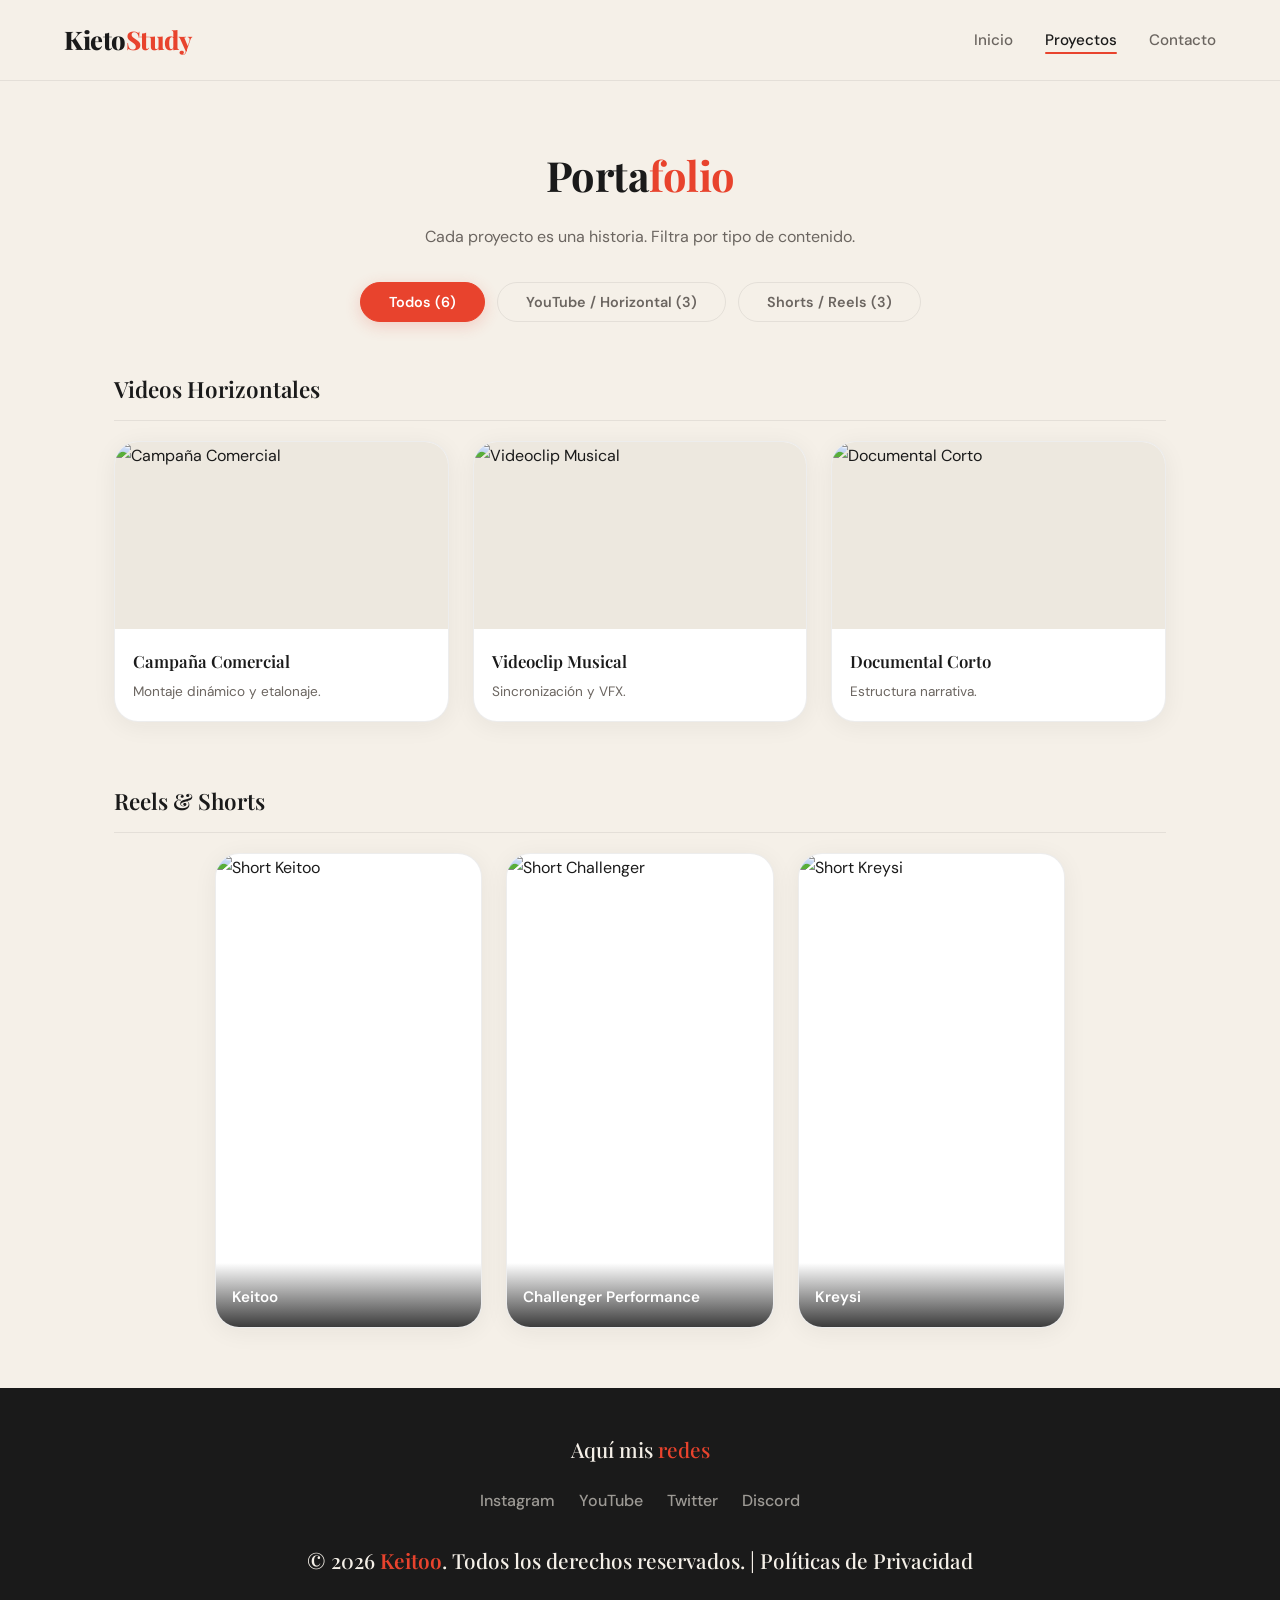
==== proyectos.html @ 66ad094b "1.5" ====
<!DOCTYPE html>
<html lang="es">
<head>
    <meta charset="UTF-8">
    <meta name="viewport" content="width=device-width, initial-scale=1.0">
    <meta name="description" content="Proyectos de edición de video por Keitoo. Videos horizontales, Shorts y Reels.">
    <title>Proyectos | Keitoo</title>
    <link rel="stylesheet" href="style.css">
</head>
<body>

    <header>
        <div class="nav-container">
            <div class="logo">Kieto<span>Study</span></div>
            <nav>
                <a href="index.html">Inicio</a>
                <a href="proyectos.html" class="active">Proyectos</a>
                <a href="contacto.html">Contacto</a>
            </nav>
        </div>
    </header>

    <main class="container">
        <h2 class="titulo-seccion">Porta<span>folio</span></h2>
        <p id="texto-filtro-descripcion">
            Cada proyecto es una historia. Filtra por tipo de contenido.
        </p>

        <div class="filtros-container">
            <button class="btn-filtro activo" onclick="filtrarProyectos('todos')">Todos <span>(6)</span></button>
            <button class="btn-filtro" onclick="filtrarProyectos('largo')">YouTube / Horizontal <span>(3)</span></button>
            <button class="btn-filtro" onclick="filtrarProyectos('corto')">Shorts / Reels <span>(3)</span></button>
        </div>

        <div id="seccion-largos" class="seccion-proyectos">
            <h3>Videos Horizontales</h3>
            <div class="portfolio-grid-small">
                
                <div class="video-card" data-video="9bZkp7q19f0" data-tipo="largo" onclick="abrirModal(this)">
                    <div class="video-thumbnail">
                        <img src="https://images.unsplash.com/photo-1492691527719-9d1e07e534b4?q=80&w=600&auto=format&fit=crop" alt="Campaña Comercial">
                        <div class="play-icon">▶️</div>
                    </div>
                    <div class="video-info">
                        <h3>Campaña Comercial</h3>
                        <p>Montaje dinámico y etalonaje.</p>
                    </div>
                </div>

                <div class="video-card" data-video="dQw4w9WgXcQ" data-tipo="largo" onclick="abrirModal(this)">
                    <div class="video-thumbnail">
                        <img src="https://images.unsplash.com/photo-1536240478700-b869070f9279?q=80&w=600&auto=format&fit=crop" alt="Videoclip Musical">
                        <div class="play-icon">▶️</div>
                    </div>
                    <div class="video-info">
                        <h3>Videoclip Musical</h3>
                        <p>Sincronización y VFX.</p>
                    </div>
                </div>

                <div class="video-card" data-video="SIkI-ACa-Qc" data-tipo="largo" onclick="abrirModal(this)">
                    <div class="video-thumbnail">
                        <img src="https://images.unsplash.com/photo-1611162617474-5b21e879e113?q=80&w=600&auto=format&fit=crop" alt="Documental Corto">
                        <div class="play-icon">▶️</div>
                    </div>
                    <div class="video-info">
                        <h3>Documental Corto</h3>
                        <p>Estructura narrativa.</p>
                    </div>
                </div>
            </div>
        </div>

        <div id="seccion-cortos" class="seccion-proyectos">
            <h3>Reels &amp; Shorts</h3>
            <div class="shorts-grid">
                
                <div class="short-card" data-video="G3e-cpL7ofc" data-tipo="corto" onclick="abrirModal(this)">
                    <img src="https://images.unsplash.com/photo-1611162616305-c69b3fa7fbe0?q=80&w=400&auto=format&fit=crop" alt="Short Keitoo">
                    <div class="play-icon">▶️</div>
                    <div class="nombre-short">
                        <span>Keitoo</span>
                    </div>
                </div>

                <div class="short-card" data-video="G3e-cpL7ofc" data-tipo="corto" onclick="abrirModal(this)">
                    <img src="https://images.unsplash.com/photo-1586899028174-e7098604235b?q=80&w=400&auto=format&fit=crop" alt="Short Challenger">
                    <div class="play-icon">▶️</div>
                    <div class="nombre-short">
                        <span>Challenger Performance</span>
                    </div>
                </div>

                <div class="short-card" data-video="G3e-cpL7ofc" data-tipo="corto" onclick="abrirModal(this)">
                    <img src="https://images.unsplash.com/photo-1616469829581-73993eb86b02?q=80&w=400&auto=format&fit=crop" alt="Short Kreysi">
                    <div class="play-icon">▶️</div>
                    <div class="nombre-short">
                        <span>Kreysi</span>
                    </div>
                </div>

            </div>
        </div>
    </main>

    <footer class="universal-footer">
        <div class="footer-content">
            <p>Aquí mis <span>redes</span></p>
            <div class="footer-socials">
                <a href="https://www.instagram.com/keitoo_tq/" target="_blank" title="Instagram">Instagram</a>
                <a href="https://www.youtube.com/@_Keitoo" target="_blank" title="YouTube">YouTube</a>
                <a href="https://x.com/keitoo__" target="_blank" title="Twitter">Twitter</a>
                <a href="https://discord.gg/qmnj5buH" target="_blank" title="Discord">Discord</a>
            </div>
            <p class="footer-copy">&copy; 2026 <span>Keitoo</span>. Todos los derechos reservados. | Políticas de Privacidad</p>
        </div>
    </footer>

    <!-- MODAL DE VIDEO -->
    <div class="modal-overlay" id="videoModal" onclick="cerrarModal(event)">
        <div class="modal-content" id="modalContent">
            <button class="cerrar-modal" onclick="cerrarModal(event)">&times;</button>
            <iframe id="iframeVideo" src="" allow="autoplay; fullscreen" allowfullscreen></iframe>
        </div>
    </div>

    <script>
        // Abrir video en modal flotante
        function abrirModal(elemento) {
            const modal = document.getElementById('videoModal');
            const iframe = document.getElementById('iframeVideo');
            const modalContent = document.getElementById('modalContent');
            
            const videoId = elemento.getAttribute('data-video');
            const tipo = elemento.getAttribute('data-tipo');

            if(tipo === 'corto') {
                modalContent.classList.add('formato-vertical');
            } else {
                modalContent.classList.remove('formato-vertical');
            }

            iframe.src = "https://www.youtube.com/embed/" + videoId + "?autoplay=1&rel=0";
            modal.classList.add('activo');
            document.body.style.overflow = 'hidden';
        }

        // Cerrar modal
        function cerrarModal(event) {
            if(event.target.id === 'videoModal' || event.target.className === 'cerrar-modal') {
                const modal = document.getElementById('videoModal');
                const iframe = document.getElementById('iframeVideo');
                
                modal.classList.remove('activo');
                setTimeout(() => {
                    iframe.src = "";
                    document.body.style.overflow = 'auto';
                }, 300);
            }
        }

        // Filtros de categoría
        function filtrarProyectos(categoria) {
            const botones = document.querySelectorAll('.btn-filtro');
            const secLargos = document.getElementById('seccion-largos');
            const secCortos = document.getElementById('seccion-cortos');

            botones.forEach(btn => btn.classList.remove('activo'));
            event.target.classList.add('activo');

            if(categoria === 'todos') {
                secLargos.style.display = 'block';
                secCortos.style.display = 'block';
            } else if(categoria === 'largo') {
                secLargos.style.display = 'block';
                secCortos.style.display = 'none';
            } else if(categoria === 'corto') {
                secLargos.style.display = 'none';
                secCortos.style.display = 'block';
            }
        }
    </script>
</body>
</html>
---- style.css ----
/* ==============================================
   VARIABLES GLOBALES - PALETA CREMA PREMIUM
   ============================================== */
@import url('https://fonts.googleapis.com/css2?family=Playfair+Display:ital,wght@0,400;0,600;0,700;0,800;0,900;1,400&family=DM+Sans:ital,wght@0,300;0,400;0,500;0,600;0,700&display=swap');

:root {
    --fondo-principal: #F5F0E8;
    --fondo-tarjeta: #FFFFFF;
    --fondo-tarjeta-alt: #EDE8DF;
    --texto-principal: #1A1A1A;
    --texto-secundario: #6B6560;
    --acento-rojo: #E8432D;
    --acento-dorado: #C9A84C;
    --acento-rojo-suave: rgba(232, 67, 45, 0.08);
    --acento-dorado-suave: rgba(201, 168, 76, 0.10);
    --borde-sutil: rgba(26, 26, 26, 0.08);
    --sombra-suave: 0 4px 24px rgba(26, 26, 26, 0.06);
    --sombra-elevada: 0 12px 40px rgba(26, 26, 26, 0.10);
    --radio-grande: 24px;
    --radio-medio: 16px;
    --radio-boton: 50px;
    --transicion: all 0.35s cubic-bezier(0.25, 0.8, 0.25, 1);
    --fuente-display: 'Playfair Display', Georgia, serif;
    --fuente-cuerpo: 'DM Sans', 'Segoe UI', sans-serif;
}

/* ==============================================
   RESET Y BASE
   ============================================== */
* {
    margin: 0;
    padding: 0;
    box-sizing: border-box;
}

html {
    scroll-behavior: smooth;
}

body {
    background-color: var(--fondo-principal);
    color: var(--texto-principal);
    font-family: var(--fuente-cuerpo);
    line-height: 1.7;
    padding-top: 80px;
    overflow-x: hidden;
    -webkit-font-smoothing: antialiased;
}

img {
    max-width: 100%;
    display: block;
}

a {
    text-decoration: none;
    color: inherit;
}

/* ==============================================
   NAVEGACIÓN - MENÚ SUPERIOR
   ============================================== */
header {
    background-color: rgba(245, 240, 232, 0.85);
    backdrop-filter: blur(20px);
    -webkit-backdrop-filter: blur(20px);
    border-bottom: 1px solid var(--borde-sutil);
    position: fixed;
    top: 0;
    width: 100%;
    z-index: 1000;
}

.nav-container {
    max-width: 1200px;
    margin: 0 auto;
    display: flex;
    justify-content: space-between;
    align-items: center;
    padding: 18px 24px;
}

.logo {
    font-family: var(--fuente-display);
    font-size: 1.6rem;
    font-weight: 800;
    color: var(--texto-principal);
    letter-spacing: -0.5px;
}

.logo span {
    color: var(--acento-rojo);
}

nav a {
    color: var(--texto-secundario);
    text-decoration: none;
    margin-left: 28px;
    font-weight: 500;
    font-size: 0.95rem;
    transition: var(--transicion);
    position: relative;
}

nav a::after {
    content: '';
    position: absolute;
    bottom: -4px;
    left: 0;
    width: 0;
    height: 2px;
    background: var(--acento-rojo);
    border-radius: 2px;
    transition: width 0.3s ease;
}

nav a:hover::after,
nav a.active::after {
    width: 100%;
}

nav a:hover,
nav a.active {
    color: var(--texto-principal);
}

/* ==============================================
   BOTÓN PRINCIPAL
   ============================================== */
.btn-glow {
    display: inline-block;
    padding: 14px 36px;
    background: var(--acento-rojo);
    color: #FFFFFF;
    border: 2px solid var(--acento-rojo);
    border-radius: var(--radio-boton);
    font-family: var(--fuente-cuerpo);
    font-weight: 600;
    font-size: 0.95rem;
    text-decoration: none;
    text-transform: none;
    letter-spacing: 0.3px;
    box-shadow: 0 4px 16px rgba(232, 67, 45, 0.20);
    transition: var(--transicion);
    cursor: pointer;
}

.btn-glow:hover {
    background: #D13A25;
    border-color: #D13A25;
    color: #FFFFFF;
    transform: translateY(-2px);
    box-shadow: 0 8px 28px rgba(232, 67, 45, 0.30);
}

/* ==============================================
   CONTENEDOR GENERAL
   ============================================== */
.container {
    max-width: 1100px;
    margin: 60px auto;
    padding: 0 24px;
}

/* ==============================================
   TÍTULOS DE SECCIÓN
   ============================================== */
.titulo-seccion {
    font-family: var(--fuente-display);
    font-size: 2.6rem;
    font-weight: 700;
    text-transform: none;
    margin-bottom: 40px;
    text-align: center;
    color: var(--texto-principal);
    letter-spacing: -0.5px;
}

.titulo-seccion span {
    color: var(--acento-rojo);
}

/* ==============================================
   HERO - SECCIÓN PRINCIPAL (INDEX)
   ============================================== */
.seccion-hero {
    position: relative;
    min-height: auto;
    padding: 80px 24px 60px;
    display: flex;
    flex-direction: column;
    align-items: center;
    text-align: center;
    overflow: hidden;
}

.hero-fondo-decorativo {
    position: absolute;
    top: -120px;
    right: -200px;
    width: 600px;
    height: 600px;
    background: radial-gradient(circle, rgba(232, 67, 45, 0.06) 0%, transparent 70%);
    border-radius: 50%;
    pointer-events: none;
    z-index: 0;
}

.hero-titulo-grande {
    font-family: var(--fuente-display);
    font-size: 5rem;
    font-weight: 900;
    line-height: 1.05;
    color: var(--texto-principal);
    margin-bottom: 8px;
    position: relative;
    z-index: 1;
}

.hero-titulo-grande .acento-rojo {
    color: var(--acento-rojo);
}

.hero-subtitulo-editorial {
    font-family: var(--fuente-display);
    font-size: 1.6rem;
    font-weight: 400;
    font-style: italic;
    color: var(--texto-secundario);
    margin-bottom: 40px;
    position: relative;
    z-index: 1;
}

/* ==============================================
   SOBRE MÍ COMPACTO (DENTRO DEL HERO - INDEX)
   ============================================== */
.bloque-presentacion {
    display: flex;
    gap: 48px;
    align-items: flex-start;
    max-width: 960px;
    width: 100%;
    margin: 0 auto 50px;
    text-align: left;
    position: relative;
    z-index: 1;
}

.presentacion-texto {
    flex: 1;
}

.presentacion-saludo {
    font-family: var(--fuente-display);
    font-size: 1.8rem;
    font-weight: 700;
    color: var(--texto-principal);
    margin-bottom: 12px;
}

.presentacion-descripcion {
    font-size: 1.05rem;
    color: var(--texto-secundario);
    line-height: 1.8;
    margin-bottom: 32px;
}

/* ==============================================
   SISTEMA DE SKILLS (BARRAS DE HABILIDADES)
   ============================================== */
.habilidades-contenedor {
    display: flex;
    flex-direction: column;
    gap: 20px;
    max-width: 480px;
}

.habilidad-item {
    display: flex;
    align-items: center;
    gap: 16px;
}

.habilidad-icono {
    width: 48px;
    height: 48px;
    border-radius: var(--radio-medio);
    display: flex;
    align-items: center;
    justify-content: center;
    font-family: var(--fuente-display);
    font-size: 1.1rem;
    font-weight: 800;
    flex-shrink: 0;
    color: #FFFFFF;
}

.habilidad-icono.icono-pr {
    background: linear-gradient(135deg, #00005B, #9999FF);
}

.habilidad-icono.icono-ae {
    background: linear-gradient(135deg, #00005B, #9999FF);
}

.habilidad-icono.icono-ps {
    background: linear-gradient(135deg, #001E36, #31A8FF);
}

.habilidad-info {
    flex: 1;
}

.habilidad-nombre-fila {
    display: flex;
    justify-content: space-between;
    margin-bottom: 6px;
}

.habilidad-nombre {
    font-weight: 600;
    font-size: 0.9rem;
    color: var(--texto-principal);
}

.habilidad-porcentaje {
    font-weight: 700;
    font-size: 0.85rem;
    color: var(--acento-rojo);
}

.habilidad-barra-fondo {
    width: 100%;
    height: 6px;
    background: var(--fondo-tarjeta-alt);
    border-radius: 10px;
    overflow: hidden;
}

.habilidad-barra-progreso {
    height: 100%;
    border-radius: 10px;
    width: 0;
    transition: width 1.5s cubic-bezier(0.1, 1, 0.1, 1);
}

.habilidad-barra-progreso.barra-pr {
    background: linear-gradient(90deg, #E8432D, #C9A84C);
}

.habilidad-barra-progreso.barra-ae {
    background: linear-gradient(90deg, #C9A84C, #E8432D);
}

.habilidad-barra-progreso.barra-ps {
    background: linear-gradient(90deg, #31A8FF, #001E36);
}

/* ==============================================
   VIDEO DE PRESENTACIÓN EMBEBIDO
   ============================================== */
.video-presentacion {
    margin-top: 16px;
    width: 100%;
    max-width: 800px;
    aspect-ratio: 16/9;
    border-radius: var(--radio-grande);
    overflow: hidden;
    box-shadow: var(--sombra-elevada);
    border: 1px solid var(--borde-sutil);
    z-index: 1;
    position: relative;
    transition: var(--transicion);
}

.video-presentacion:hover {
    box-shadow: 0 16px 48px rgba(26, 26, 26, 0.14);
    transform: translateY(-4px);
}

.video-presentacion iframe {
    width: 100%;
    height: 100%;
    border: none;
}

/* ==============================================
   CARRUSEL DE TESTIMONIOS (CLIENTES)
   ============================================== */
.carousel-wrapper {
    width: 100vw;
    position: relative;
    left: 50%;
    right: 50%;
    margin-left: -50vw;
    margin-right: -50vw;
    overflow: hidden;
    background-color: var(--fondo-tarjeta);
    padding: 48px 0;
    border-top: 1px solid var(--borde-sutil);
    border-bottom: 1px solid var(--borde-sutil);
    margin-bottom: 60px;
}

.carousel-track {
    display: flex;
    gap: 28px;
    width: max-content;
    animation: desplazarCarrusel 32s linear infinite;
}

.testimonio-card {
    width: 320px;
    background-color: var(--fondo-principal);
    border: 1px solid var(--borde-sutil);
    border-radius: var(--radio-grande);
    padding: 28px;
    display: flex;
    flex-direction: column;
    gap: 16px;
    transition: var(--transicion);
}

.testimonio-card:hover {
    box-shadow: var(--sombra-suave);
    transform: translateY(-2px);
}

.perfil-testimonio {
    display: flex;
    align-items: center;
    gap: 14px;
}

.perfil-testimonio img {
    width: 48px;
    height: 48px;
    border-radius: 50%;
    object-fit: cover;
    border: 2px solid var(--acento-dorado);
}

.perfil-info h4 {
    font-size: 0.95rem;
    color: var(--texto-principal);
    font-weight: 600;
}

.perfil-info span {
    font-size: 0.8rem;
    color: var(--acento-rojo);
    font-weight: 500;
}

.comentario {
    font-size: 0.9rem;
    color: var(--texto-secundario);
    font-style: italic;
    line-height: 1.6;
}

@keyframes desplazarCarrusel {
    0% { transform: translateX(0); }
    100% { transform: translateX(calc(-350px * 5)); }
}

/* ==============================================
   SECCIÓN DE PROGRAMAS (INDEX)
   ============================================== */
.clientes-section {
    margin-top: 60px;
    margin-bottom: 80px;
}

.clientes-grid {
    display: flex;
    justify-content: center;
    gap: 20px;
    flex-wrap: wrap;
}

.cliente-item {
    display: flex;
    align-items: center;
    justify-content: center;
    gap: 12px;
    width: 220px;
    height: 80px;
    background-color: var(--fondo-tarjeta);
    border-radius: var(--radio-grande);
    border: 1px solid var(--borde-sutil);
    text-decoration: none;
    color: var(--texto-secundario);
    font-weight: 600;
    font-size: 1rem;
    transition: var(--transicion);
    box-shadow: var(--sombra-suave);
}

.cliente-item:hover {
    border-color: var(--acento-dorado);
    color: var(--texto-principal);
    box-shadow: var(--sombra-elevada);
    transform: translateY(-3px);
}

.cliente-nombre {
    font-weight: 600;
    color: var(--texto-secundario);
}

.cliente-item:hover .cliente-nombre {
    color: var(--texto-principal);
}

/* ==============================================
   PROYECTOS - FILTROS
   ============================================== */
.filtros-container {
    display: flex;
    justify-content: center;
    gap: 12px;
    margin-bottom: 48px;
    flex-wrap: wrap;
}

.btn-filtro {
    background: transparent;
    color: var(--texto-secundario);
    border: 1px solid var(--borde-sutil);
    padding: 10px 28px;
    border-radius: var(--radio-boton);
    font-family: var(--fuente-cuerpo);
    font-size: 0.9rem;
    font-weight: 600;
    cursor: pointer;
    transition: var(--transicion);
}

.btn-filtro:hover,
.btn-filtro.activo {
    background: var(--acento-rojo);
    color: #FFFFFF;
    border-color: var(--acento-rojo);
    box-shadow: 0 4px 16px rgba(232, 67, 45, 0.20);
}

/* ==============================================
   PROYECTOS - VIDEOS HORIZONTALES
   ============================================== */
.seccion-proyectos h3 {
    color: var(--texto-principal);
    margin-bottom: 20px;
    font-family: var(--fuente-display);
    font-size: 1.4rem;
    border-bottom: 1px solid var(--borde-sutil);
    padding-bottom: 12px;
    font-weight: 600;
}

.portfolio-grid-small {
    display: grid;
    grid-template-columns: repeat(auto-fit, minmax(260px, 1fr));
    gap: 24px;
    margin-bottom: 60px;
}

.video-card {
    background-color: var(--fondo-tarjeta);
    border-radius: var(--radio-grande);
    border: 1px solid var(--borde-sutil);
    overflow: hidden;
    transition: var(--transicion);
    box-shadow: var(--sombra-suave);
}

.video-card:hover {
    transform: translateY(-4px);
    border-color: var(--acento-dorado);
    box-shadow: var(--sombra-elevada);
}

.video-thumbnail {
    width: 100%;
    aspect-ratio: 16/9;
    background-color: var(--fondo-tarjeta-alt);
    overflow: hidden;
    position: relative;
}

.video-thumbnail img {
    width: 100%;
    height: 100%;
    object-fit: cover;
    transition: var(--transicion);
}

.video-info {
    padding: 18px;
}

.video-info h3 {
    font-family: var(--fuente-display);
    font-size: 1.05rem;
    margin-bottom: 4px;
    font-weight: 600;
    color: var(--texto-principal);
    border: none;
    padding-bottom: 0;
}

.video-info p {
    font-size: 0.85rem;
    color: var(--texto-secundario);
}

/* ==============================================
   PROYECTOS - VIDEOS VERTICALES (SHORTS/REELS)
   ============================================== */
.shorts-grid {
    display: grid;
    grid-template-columns: repeat(3, 1fr);
    gap: 24px;
    max-width: 850px;
    margin: 0 auto;
}

.short-card {
    width: 100%;
    aspect-ratio: 9/16;
    background-color: var(--fondo-tarjeta);
    border-radius: var(--radio-grande);
    overflow: hidden;
    position: relative;
    box-shadow: var(--sombra-suave);
    border: 1px solid var(--borde-sutil);
    transition: var(--transicion);
}

.short-card img {
    width: 100%;
    height: 100%;
    object-fit: cover;
    transition: var(--transicion);
}

.short-card:hover {
    transform: translateY(-4px);
    box-shadow: var(--sombra-elevada);
    border-color: var(--acento-dorado);
}

.short-card:hover img {
    transform: scale(1.04);
    filter: brightness(0.8);
}

/* Nombre del creador en shorts */
.nombre-short {
    position: absolute;
    bottom: 0;
    left: 0;
    right: 0;
    padding: 20px 16px 16px;
    background: linear-gradient(to top, rgba(26, 26, 26, 0.85), transparent);
    z-index: 5;
}

.nombre-short span {
    color: #FFFFFF;
    font-weight: 600;
    font-size: 0.95rem;
}

@media (max-width: 768px) {
    .shorts-grid {
        grid-template-columns: repeat(2, 1fr);
        max-width: 500px;
    }
}

@media (max-width: 480px) {
    .shorts-grid {
        grid-template-columns: 1fr;
        max-width: 280px;
    }
}

/* ==============================================
   ÍCONO PLAY Y OVERLAY
   ============================================== */
.video-card,
.short-card {
    cursor: pointer;
    position: relative;
}

.play-icon {
    position: absolute;
    top: 50%;
    left: 50%;
    transform: translate(-50%, -50%) scale(0.8);
    font-size: 3rem;
    color: rgba(255, 255, 255, 0.9);
    opacity: 0;
    transition: var(--transicion);
    pointer-events: none;
    z-index: 10;
    text-shadow: 0 2px 12px rgba(0,0,0,0.4);
}

.video-thumbnail::after,
.short-card::after {
    content: '';
    position: absolute;
    top: 0;
    left: 0;
    width: 100%;
    height: 100%;
    background: rgba(26, 26, 26, 0.35);
    opacity: 0;
    transition: var(--transicion);
    border-radius: inherit;
}

.video-card:hover .video-thumbnail::after,
.short-card:hover::after {
    opacity: 1;
}

.video-card:hover .play-icon,
.short-card:hover .play-icon {
    opacity: 1;
    transform: translate(-50%, -50%) scale(1);
    color: #FFFFFF;
}

/* ==============================================
   MODAL DE VIDEO FLOTANTE
   ============================================== */
.modal-overlay {
    position: fixed;
    top: 0;
    left: 0;
    width: 100%;
    height: 100%;
    background: rgba(26, 26, 26, 0.85);
    backdrop-filter: blur(16px);
    -webkit-backdrop-filter: blur(16px);
    z-index: 2000;
    display: flex;
    justify-content: center;
    align-items: center;
    opacity: 0;
    visibility: hidden;
    transition: all 0.4s ease;
}

.modal-overlay.activo {
    opacity: 1;
    visibility: visible;
}

.modal-content {
    position: relative;
    width: 90%;
    max-width: 900px;
    aspect-ratio: 16/9;
    background: #1A1A1A;
    border-radius: var(--radio-grande);
    box-shadow: 0 20px 60px rgba(0, 0, 0, 0.5);
    transform: scale(0.95) translateY(20px);
    transition: all 0.4s ease;
}

.modal-overlay.activo .modal-content {
    transform: scale(1) translateY(0);
}

.modal-content.formato-vertical {
    max-width: 400px;
    aspect-ratio: 9/16;
}

.modal-content iframe {
    width: 100%;
    height: 100%;
    border: none;
    border-radius: var(--radio-grande);
}

.cerrar-modal {
    position: absolute;
    top: -48px;
    right: 0;
    color: #FFFFFF;
    font-size: 2.5rem;
    line-height: 1;
    cursor: pointer;
    transition: var(--transicion);
    background: transparent;
    border: none;
}

.cerrar-modal:hover {
    color: var(--acento-rojo);
    transform: scale(1.15);
}

/* ==============================================
   CONTACTO
   ============================================== */
.contacto-wrapper {
    display: grid;
    grid-template-columns: 1fr 1fr;
    gap: 40px;
    background-color: var(--fondo-tarjeta);
    border-radius: var(--radio-grande);
    border: 1px solid var(--borde-sutil);
    padding: 44px;
    box-shadow: var(--sombra-elevada);
}

.contacto-info h3 {
    margin-bottom: 20px;
    color: var(--acento-rojo);
    font-family: var(--fuente-display);
    font-weight: 600;
}

.contacto-info p {
    margin-bottom: 30px;
    color: var(--texto-secundario);
}

.redes-lista {
    display: flex;
    flex-direction: column;
    gap: 16px;
}

.red-item {
    display: flex;
    align-items: center;
    gap: 16px;
    padding: 14px;
    background-color: var(--fondo-principal);
    border-radius: var(--radio-medio);
    border: 1px solid var(--borde-sutil);
    transition: var(--transicion);
    text-decoration: none;
}

.red-item:hover {
    border-color: var(--acento-dorado);
    background-color: var(--acento-dorado-suave);
    transform: translateX(4px);
}

.red-icon {
    font-size: 1.5rem;
}

.red-texto {
    display: flex;
    flex-direction: column;
}

.red-texto strong {
    color: var(--texto-principal);
    font-size: 0.95rem;
}

.red-texto span {
    color: var(--texto-secundario);
    font-size: 0.8rem;
}

.form-group {
    margin-bottom: 18px;
}

.form-control {
    width: 100%;
    padding: 14px 18px;
    background-color: var(--fondo-principal);
    border: 1px solid var(--borde-sutil);
    border-radius: var(--radio-medio);
    color: var(--texto-principal);
    font-family: var(--fuente-cuerpo);
    font-size: 0.95rem;
    transition: var(--transicion);
}

.form-control:focus {
    outline: none;
    border-color: var(--acento-rojo);
    box-shadow: 0 0 0 3px rgba(232, 67, 45, 0.08);
}

.form-control::placeholder {
    color: var(--texto-secundario);
    opacity: 0.7;
}

/* ==============================================
   PIE DE PÁGINA (FOOTER)
   ============================================== */
.universal-footer {
    background-color: var(--texto-principal);
    padding: 44px 24px 24px;
    text-align: center;
    border-top: none;
    margin-top: auto;
}

.footer-content {
    display: flex;
    flex-direction: column;
    align-items: center;
    gap: 20px;
}

.footer-content > p {
    font-size: 1.3rem;
    font-weight: 500;
    color: #F5F0E8;
    font-family: var(--fuente-display);
}

.footer-content > p span {
    color: var(--acento-rojo);
}

.footer-socials {
    display: flex;
    gap: 24px;
}

.footer-socials a {
    color: rgba(245, 240, 232, 0.6);
    font-size: 1rem;
    text-decoration: none;
    font-weight: 500;
    transition: var(--transicion);
}

.footer-socials a:hover {
    color: var(--acento-dorado);
    transform: translateY(-2px);
}

.footer-copy {
    color: rgba(245, 240, 232, 0.4);
    font-size: 0.85rem;
    margin-top: 8px;
}

.footer-copy span {
    color: var(--acento-rojo);
    font-weight: 600;
}

/* ==============================================
   SOBRE MÍ - VIDEO DE FONDO
   ============================================== */
.sobremi-bg-video {
    position: fixed;
    top: 0;
    left: 0;
    width: 100%;
    height: 100%;
    object-fit: cover;
    z-index: -2;
    opacity: 0.15;
    filter: brightness(1.2) saturate(0.3);
}

.sobremi-overlay {
    position: fixed;
    top: 0;
    left: 0;
    width: 100%;
    height: 100%;
    background: radial-gradient(circle at center, rgba(245, 240, 232, 0.75) 0%, rgba(245, 240, 232, 0.95) 100%);
    z-index: -1;
}

/* ==============================================
   SOBRE MÍ - STATS / CONTADORES
   ============================================== */
.stats-grid {
    display: grid;
    grid-template-columns: repeat(auto-fit, minmax(200px, 1fr));
    gap: 20px;
    margin: 40px 0 60px;
}

.stat-item {
    background: var(--fondo-tarjeta);
    border: 1px solid var(--borde-sutil);
    border-radius: var(--radio-grande);
    padding: 32px 20px;
    text-align: center;
    transition: var(--transicion);
    box-shadow: var(--sombra-suave);
}

.stat-item:hover {
    border-color: var(--acento-dorado);
    box-shadow: var(--sombra-elevada);
    transform: translateY(-3px);
}

.stat-numero {
    font-family: var(--fuente-display);
    font-size: 2.8rem;
    font-weight: 800;
    color: var(--texto-principal);
    margin-bottom: 4px;
}

.stat-label {
    color: var(--texto-secundario);
    font-size: 0.9rem;
    text-transform: uppercase;
    letter-spacing: 1px;
    font-weight: 500;
}

/* ==============================================
   SOBRE MÍ - SKILLS (BARRAS)
   ============================================== */
.skill-bar-container {
    margin-bottom: 20px;
}

.skill-bar-info {
    display: flex;
    justify-content: space-between;
    color: var(--texto-principal);
    font-size: 0.9rem;
    margin-bottom: 8px;
    font-weight: 500;
}

.skill-bar-bg {
    width: 100%;
    height: 6px;
    background: var(--fondo-tarjeta-alt);
    border-radius: 10px;
    overflow: hidden;
    border: none;
}

.skill-bar-progress {
    height: 100%;
    background: linear-gradient(90deg, var(--acento-rojo), var(--acento-dorado));
    border-radius: 10px;
    width: 0;
    transition: width 1.5s cubic-bezier(0.1, 1, 0.1, 1);
}

/* ==============================================
   SOBRE MÍ - BADGE DE ESTADO
   ============================================== */
.status-badge {
    display: inline-flex;
    align-items: center;
    gap: 10px;
    background: var(--acento-rojo-suave);
    border: 1px solid var(--acento-rojo);
    padding: 6px 18px;
    border-radius: var(--radio-boton);
    color: var(--acento-rojo);
    font-size: 0.8rem;
    font-weight: 700;
    text-transform: uppercase;
    letter-spacing: 1px;
    margin-bottom: 20px;
}

.pulse-dot {
    width: 8px;
    height: 8px;
    background-color: var(--acento-rojo);
    border-radius: 50%;
    animation: pulsoActivo 1.6s infinite;
}

@keyframes pulsoActivo {
    0% { transform: scale(0.95); box-shadow: 0 0 0 0 rgba(232, 67, 45, 0.6); }
    70% { transform: scale(1); box-shadow: 0 0 0 8px rgba(232, 67, 45, 0); }
    100% { transform: scale(0.95); box-shadow: 0 0 0 0 rgba(232, 67, 45, 0); }
}

/* ==============================================
   SOBRE MÍ - WORKFLOW / TIMELINE
   ============================================== */
.workflow-timeline {
    display: flex;
    flex-direction: column;
    gap: 24px;
    margin-top: 40px;
}

.workflow-step {
    background: var(--fondo-tarjeta);
    border-left: 3px solid var(--acento-rojo);
    padding: 24px 28px;
    border-radius: 0 var(--radio-medio) var(--radio-medio) 0;
    box-shadow: var(--sombra-suave);
}

.step-num {
    color: var(--acento-rojo);
    font-weight: 700;
    font-size: 0.8rem;
    text-transform: uppercase;
    letter-spacing: 2px;
}

.workflow-step h4 {
    color: var(--texto-principal);
    font-family: var(--fuente-display);
    font-size: 1.2rem;
    margin: 8px 0 10px;
}

.software-flex {
    display: flex;
    gap: 10px;
    flex-wrap: wrap;
    margin-top: 12px;
}

.soft-badge {
    background: var(--fondo-tarjeta-alt);
    border: 1px solid var(--borde-sutil);
    padding: 6px 16px;
    border-radius: var(--radio-boton);
    color: var(--texto-principal);
    font-size: 0.85rem;
    font-weight: 500;
}

/* ==============================================
   SOBRE MÍ - GARANTÍAS
   ============================================== */
.garantias-grid {
    display: grid;
    grid-template-columns: repeat(auto-fit, minmax(250px, 1fr));
    gap: 20px;
    margin-top: 40px;
}

.garantia-card {
    background: var(--fondo-tarjeta);
    border: 1px solid var(--borde-sutil);
    padding: 28px;
    border-radius: var(--radio-grande);
    transition: var(--transicion);
    box-shadow: var(--sombra-suave);
}

.garantia-card:hover {
    border-color: var(--acento-dorado);
    transform: translateY(-3px);
    box-shadow: var(--sombra-elevada);
}

.garantia-card h4 {
    color: var(--texto-principal);
    font-family: var(--fuente-display);
    margin-bottom: 10px;
    font-size: 1.1rem;
}

.garantia-card p {
    color: var(--texto-secundario);
    font-size: 0.9rem;
    line-height: 1.6;
}

.garantia-icon {
    font-size: 2rem;
    margin-bottom: 14px;
}

/* ==============================================
   SOBRE MÍ - FAQ ACORDEÓN
   ============================================== */
.faq-section {
    margin-top: 80px;
}

.faq-item {
    background: var(--fondo-tarjeta);
    border: 1px solid var(--borde-sutil);
    border-radius: var(--radio-medio);
    margin-bottom: 12px;
    overflow: hidden;
    transition: var(--transicion);
}

.faq-question {
    width: 100%;
    background: transparent;
    border: none;
    outline: none;
    color: var(--texto-principal);
    padding: 20px 24px;
    text-align: left;
    font-family: var(--fuente-cuerpo);
    font-size: 1rem;
    font-weight: 600;
    cursor: pointer;
    display: flex;
    justify-content: space-between;
    align-items: center;
}

.faq-answer {
    max-height: 0;
    overflow: hidden;
    transition: max-height 0.3s ease-out, padding 0.3s ease-out;
    color: var(--texto-secundario);
    font-size: 0.9rem;
    line-height: 1.7;
    padding: 0 24px;
}

.faq-item.abierto {
    border-color: var(--acento-rojo);
    background: var(--acento-rojo-suave);
}

.faq-item.abierto .faq-answer {
    padding-bottom: 20px;
}

.faq-toggle-icon {
    font-size: 1.2rem;
    color: var(--acento-rojo);
    transition: transform 0.3s ease;
}

.faq-item.abierto .faq-toggle-icon {
    transform: rotate(45deg);
}

/* ==============================================
   SOBRE MÍ - CARRUSEL DE CREADORES
   ============================================== */
.creators-carousel-wrapper {
    width: 100%;
    overflow: hidden;
    padding: 20px 0;
    margin-top: 20px;
    margin-bottom: 60px;
    position: relative;
    mask-image: linear-gradient(to right, transparent, black 10%, black 90%, transparent);
    -webkit-mask-image: linear-gradient(to right, transparent, black 10%, black 90%, transparent);
}

.creators-track {
    display: flex;
    gap: 24px;
    width: max-content;
    animation: desplazarCreadores 25s linear infinite;
}

@keyframes desplazarCreadores {
    0% { transform: translateX(0); }
    100% { transform: translateX(calc(-50% - 12px)); }
}

.creator-card {
    background: var(--fondo-tarjeta);
    border: 1px solid var(--borde-sutil);
    border-radius: var(--radio-grande);
    padding: 28px 20px;
    text-align: center;
    width: 240px;
    flex-shrink: 0;
    transition: var(--transicion);
    box-shadow: var(--sombra-suave);
}

.creator-card:hover {
    border-color: var(--acento-dorado);
    box-shadow: var(--sombra-elevada);
    transform: translateY(-4px);
}

.creator-photo {
    width: 80px;
    height: 80px;
    border-radius: 50%;
    margin: 0 auto 14px;
    border: 3px solid var(--acento-dorado);
    object-fit: cover;
}

.creator-name {
    color: var(--texto-principal);
    font-family: var(--fuente-display);
    font-size: 1.15rem;
    margin-bottom: 8px;
    font-weight: 700;
}

.creator-platforms {
    display: flex;
    justify-content: center;
    gap: 6px;
    margin-bottom: 14px;
    flex-wrap: wrap;
}

.creator-platforms span {
    background: var(--fondo-tarjeta-alt);
    color: var(--texto-secundario);
    padding: 3px 10px;
    border-radius: var(--radio-boton);
    font-size: 0.72rem;
    font-weight: 600;
}

.creator-views-label {
    color: var(--texto-secundario);
    font-size: 0.75rem;
    text-transform: uppercase;
    letter-spacing: 1px;
    margin-bottom: 2px;
}

.creator-views {
    color: var(--acento-rojo);
    font-family: var(--fuente-display);
    font-size: 1.4rem;
    font-weight: 800;
}

/* ==============================================
   HERO ANTIGUO (COMPATIBILIDAD)
   ============================================== */
.hero-section {
    position: relative;
    min-height: auto;
    display: flex;
    flex-direction: column;
    justify-content: center;
    align-items: center;
    text-align: center;
    margin-top: -80px;
    padding-top: 80px;
}

.hero-video {
    position: absolute;
    top: 0;
    left: 0;
    width: 100%;
    height: 100%;
    object-fit: cover;
    z-index: -2;
    opacity: 0.15;
    filter: brightness(1.2) saturate(0.3);
}

.hero-overlay {
    position: absolute;
    top: 0;
    left: 0;
    width: 100%;
    height: 100%;
    background: radial-gradient(circle at center, rgba(245, 240, 232, 0.6) 0%, var(--fondo-principal) 90%);
    z-index: -1;
}

.hero-section h1 {
    font-family: var(--fuente-display);
    font-size: 4rem;
    font-weight: 800;
    line-height: 1.1;
    margin-bottom: 20px;
    z-index: 1;
    color: var(--texto-principal);
}

.hero-section p {
    font-size: 1.15rem;
    color: var(--texto-secundario);
    max-width: 600px;
    margin-bottom: 40px;
    z-index: 1;
}

.hero-video-embed {
    margin-top: 40px;
    width: 100%;
    max-width: 800px;
    aspect-ratio: 16/9;
    border-radius: var(--radio-grande);
    overflow: hidden;
    box-shadow: var(--sombra-elevada);
    border: 1px solid var(--borde-sutil);
    z-index: 1;
    transition: var(--transicion);
}

.hero-video-embed:hover {
    box-shadow: 0 16px 48px rgba(26, 26, 26, 0.14);
    transform: translateY(-4px);
}

.hero-video-embed iframe {
    width: 100%;
    height: 100%;
    border: none;
}

/* ==============================================
   RESPONSIVE - MÓVIL Y TABLET
   ============================================== */
@media (max-width: 768px) {
    .contacto-wrapper {
        grid-template-columns: 1fr;
    }

    .nav-container {
        flex-direction: column;
        gap: 14px;
    }

    nav a {
        margin: 0 10px;
    }

    .hero-section h1 {
        font-size: 2.5rem;
    }

    .hero-titulo-grande {
        font-size: 3rem;
    }

    .hero-subtitulo-editorial {
        font-size: 1.2rem;
    }

    .bloque-presentacion {
        flex-direction: column;
        gap: 32px;
        text-align: center;
    }

    .habilidades-contenedor {
        max-width: 100%;
    }

    .titulo-seccion {
        font-size: 2rem;
    }

    .stats-grid {
        grid-template-columns: 1fr;
    }
}

@media (max-width: 480px) {
    .hero-titulo-grande {
        font-size: 2.4rem;
    }

    .presentacion-saludo {
        font-size: 1.4rem;
    }

    .clientes-grid {
        flex-direction: column;
        align-items: center;
    }
}

/* ==============================================
   ANIMACIONES SUAVES DE ENTRADA
   ============================================== */
@keyframes aparecerSuave {
    from {
        opacity: 0;
        transform: translateY(20px);
    }
    to {
        opacity: 1;
        transform: translateY(0);
    }
}

.seccion-hero,
.bloque-presentacion,
.video-presentacion {
    animation: aparecerSuave 0.8s ease-out both;
}

.habilidades-contenedor {
    animation: aparecerSuave 0.8s ease-out 0.2s both;
}

/* ==============================================
   ESTILOS ADICIONALES
   ============================================== */

/* Descripción debajo del título en proyectos */
#texto-filtro-descripcion {
    text-align: center;
    color: var(--texto-secundario);
    margin-top: -28px;
    margin-bottom: 32px;
    font-size: 1rem;
}

/* Separación para sección de shorts */
#seccion-cortos {
    margin-top: 48px;
}

/* Botón enviar en contacto - ancho completo */
#btn-enviar-mensaje {
    width: 100%;
}

/* Botón contratar en hero - margen superior */
#btn-contratar {
    margin-top: 40px;
}
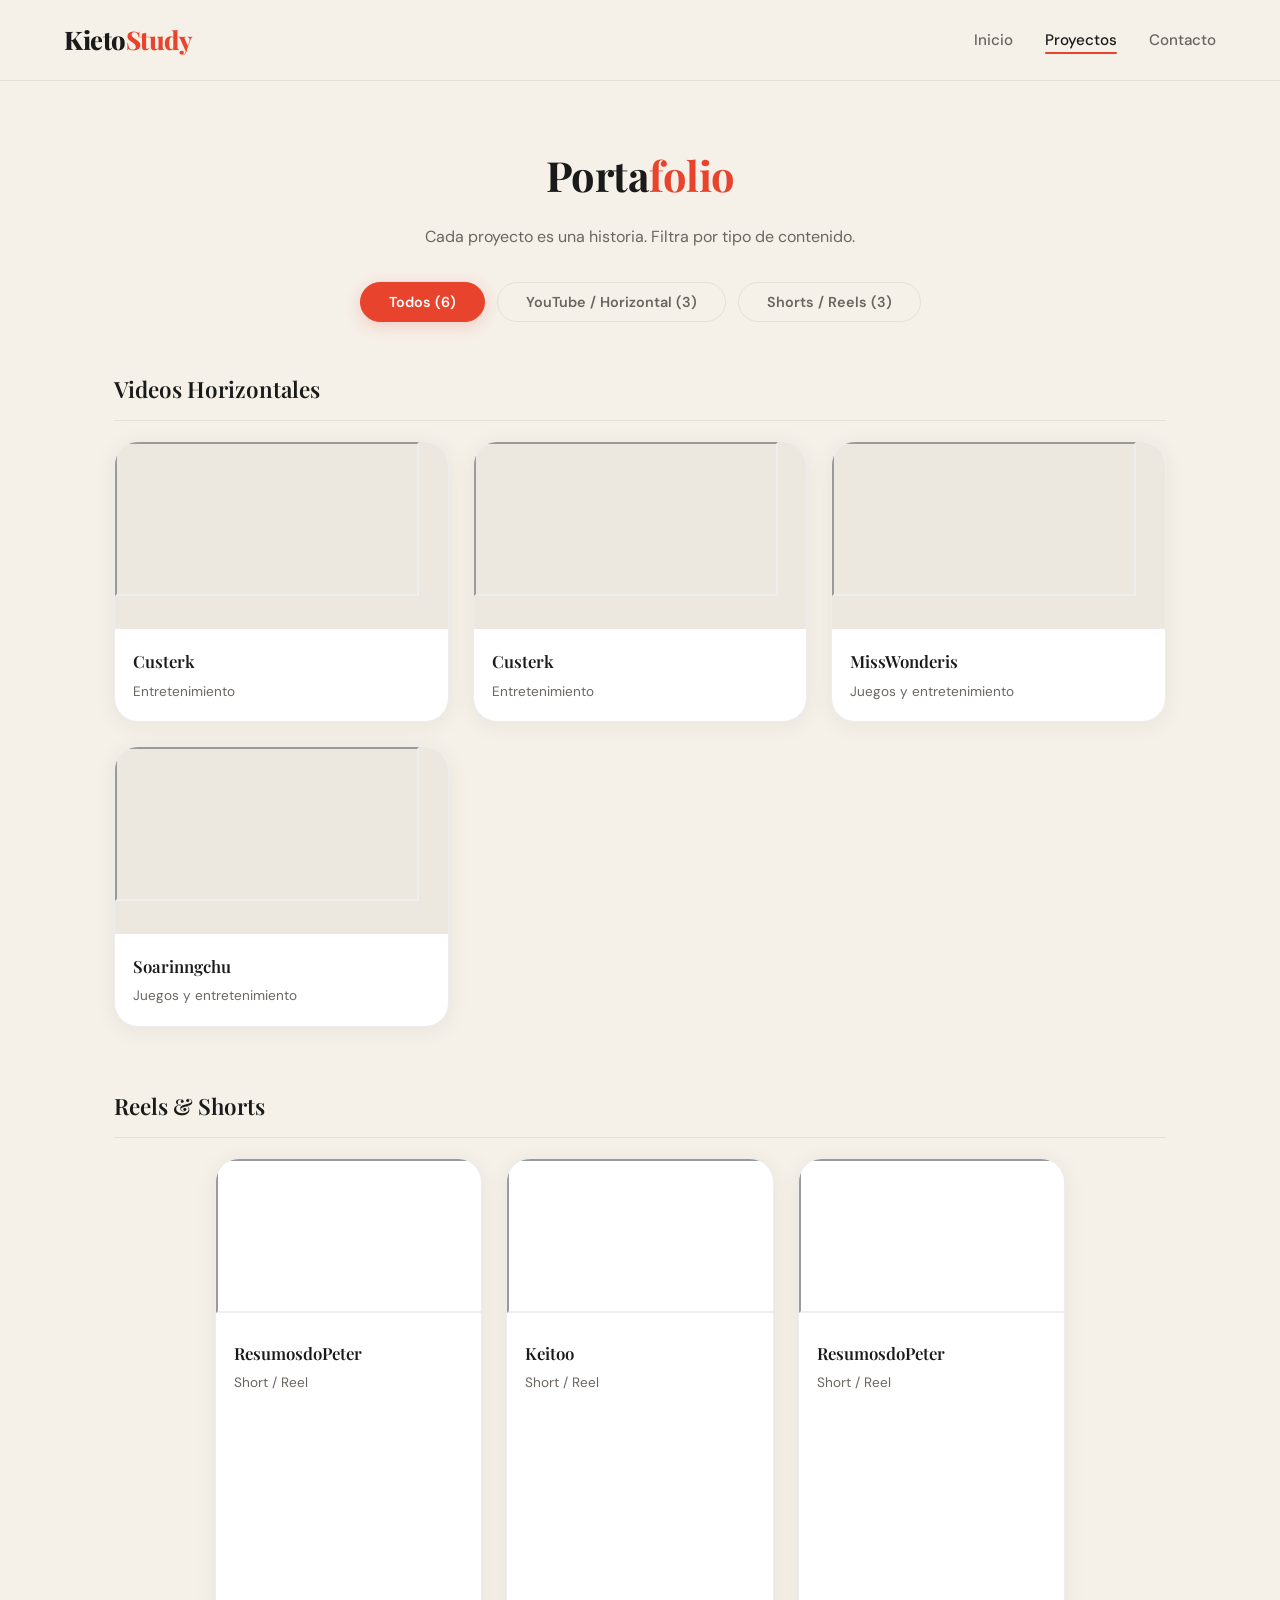
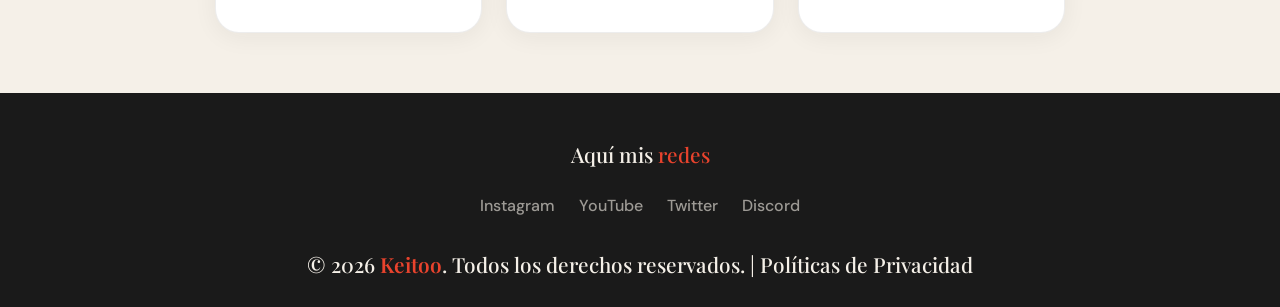
==== commit 7911ca54: "1.7" ====
--- a/proyectos.html
+++ b/proyectos.html
@@ -1,5 +1,6 @@
 <!DOCTYPE html>
 <html lang="es">
+
 <head>
     <meta charset="UTF-8">
     <meta name="viewport" content="width=device-width, initial-scale=1.0">
@@ -7,6 +8,7 @@
     <title>Proyectos | Keitoo</title>
     <link rel="stylesheet" href="style.css">
 </head>
+
 <body>
 
     <header>
@@ -28,74 +30,98 @@
 
         <div class="filtros-container">
             <button class="btn-filtro activo" onclick="filtrarProyectos('todos')">Todos <span>(6)</span></button>
-            <button class="btn-filtro" onclick="filtrarProyectos('largo')">YouTube / Horizontal <span>(3)</span></button>
+            <button class="btn-filtro" onclick="filtrarProyectos('largo')">YouTube / Horizontal
+                <span>(3)</span></button>
             <button class="btn-filtro" onclick="filtrarProyectos('corto')">Shorts / Reels <span>(3)</span></button>
         </div>
 
         <div id="seccion-largos" class="seccion-proyectos">
             <h3>Videos Horizontales</h3>
             <div class="portfolio-grid-small">
-                
-                <div class="video-card" data-video="9bZkp7q19f0" data-tipo="largo" onclick="abrirModal(this)">
-                    <div class="video-thumbnail">
-                        <img src="https://images.unsplash.com/photo-1492691527719-9d1e07e534b4?q=80&w=600&auto=format&fit=crop" alt="Campaña Comercial">
-                        <div class="play-icon">▶️</div>
-                    </div>
-                    <div class="video-info">
-                        <h3>Campaña Comercial</h3>
-                        <p>Montaje dinámico y etalonaje.</p>
-                    </div>
-                </div>
-
-                <div class="video-card" data-video="dQw4w9WgXcQ" data-tipo="largo" onclick="abrirModal(this)">
-                    <div class="video-thumbnail">
-                        <img src="https://images.unsplash.com/photo-1536240478700-b869070f9279?q=80&w=600&auto=format&fit=crop" alt="Videoclip Musical">
-                        <div class="play-icon">▶️</div>
-                    </div>
-                    <div class="video-info">
-                        <h3>Videoclip Musical</h3>
-                        <p>Sincronización y VFX.</p>
-                    </div>
-                </div>
-
-                <div class="video-card" data-video="SIkI-ACa-Qc" data-tipo="largo" onclick="abrirModal(this)">
-                    <div class="video-thumbnail">
-                        <img src="https://images.unsplash.com/photo-1611162617474-5b21e879e113?q=80&w=600&auto=format&fit=crop" alt="Documental Corto">
-                        <div class="play-icon">▶️</div>
-                    </div>
-                    <div class="video-info">
-                        <h3>Documental Corto</h3>
-                        <p>Estructura narrativa.</p>
+
+                <div class="video-card" data-video="aUsq66cv-Zo" data-tipo="largo" onclick="abrirModal(this)">
+                    <div class="video-thumbnail">
+                        <iframe src="https://www.youtube.com/embed/aUsq66cv-Zo?si=iuWMOdJK8LGBvPpS" title="Documental Corto" allow="accelerometer; encrypted-media; gyroscope; picture-in-picture" allowfullscreen></iframe>
+                        <div class="click-overlay"></div>
+                    </div>
+                    <div class="video-info">
+                        <h3>Custerk</h3>
+                        <p>Entretenimiento</p>
+                    </div>
+                </div>
+
+                <div class="video-card" data-video="7z-WV6h-s-M" data-tipo="largo" onclick="abrirModal(this)">
+                    <div class="video-thumbnail">
+                        <iframe src="https://www.youtube.com/embed/7z-WV6h-s-M?si=D6AiFseAU7RDHgzR" title="Campaña Comercial" allow="accelerometer; encrypted-media; gyroscope; picture-in-picture" allowfullscreen></iframe>
+                        <div class="click-overlay"></div>
+                    </div>
+                    <div class="video-info">
+                        <h3>Custerk</h3>
+                        <p>Entretenimiento</p>
+                    </div>
+                </div>
+
+                <div class="video-card" data-video="g8TpFy7Q_a4" data-tipo="largo" onclick="abrirModal(this)">
+                    <div class="video-thumbnail">
+                        <iframe src="https://www.youtube.com/embed/g8TpFy7Q_a4?si=WcsQGArInY-6WBPz" title="Videoclip Musical" allow="accelerometer; encrypted-media; gyroscope; picture-in-picture" allowfullscreen></iframe>
+                        <div class="click-overlay"></div>
+                    </div>
+                    <div class="video-info">
+                        <h3>MissWonderis</h3>
+                        <p>Juegos y entretenimiento</p>
+                    </div>
+                </div>
+
+                <div class="video-card" data-video="YOW6N4ztEwY" data-tipo="largo" onclick="abrirModal(this)">
+                    <div class="video-thumbnail">
+                        <iframe src="https://www.youtube.com/embed/YOW6N4ztEwY" title="Documental Corto" allow="accelerometer; encrypted-media; gyroscope; picture-in-picture" allowfullscreen></iframe>
+                        <div class="click-overlay"></div>
+                    </div>
+                    <div class="video-info">
+                        <h3>Soarinngchu</h3>
+                        <p>Juegos y entretenimiento</p>
                     </div>
                 </div>
             </div>
         </div>
+
 
         <div id="seccion-cortos" class="seccion-proyectos">
             <h3>Reels &amp; Shorts</h3>
             <div class="shorts-grid">
+
+                <div class="short-card" data-video="jFP69qlorCk" data-tipo="corto" onclick="abrirModal(this)">
+                    <div class="short-thumbnail">
+                        <iframe src="https://www.youtube.com/embed/jFP69qlorCk" title="Short Kreysi" allow="accelerometer; encrypted-media; gyroscope; picture-in-picture" allowfullscreen></iframe>
+                        <div class="click-overlay"></div>
+                    </div>
+                    <div class="video-info">
+                        <h3>ResumosdoPeter</h3>
+                        <p>Short / Reel</p>
+                    </div>
+                </div>
+
+                <div class="short-card" data-video="H5xkfvYtDnc" data-tipo="corto" onclick="abrirModal(this)">
+                    <div class="short-thumbnail">
+                        <iframe src="https://www.youtube.com/embed/H5xkfvYtDnc" title="Short Keitoo" allow="accelerometer; encrypted-media; gyroscope; picture-in-picture" allowfullscreen></iframe>
+                        <div class="click-overlay"></div>
+                    </div>
+                    <div class="video-info">
+                        <h3>Keitoo</h3>
+                        <p>Short / Reel</p>
+                    </div>
+                </div>
+
                 
+
                 <div class="short-card" data-video="G3e-cpL7ofc" data-tipo="corto" onclick="abrirModal(this)">
-                    <img src="https://images.unsplash.com/photo-1611162616305-c69b3fa7fbe0?q=80&w=400&auto=format&fit=crop" alt="Short Keitoo">
-                    <div class="play-icon">▶️</div>
-                    <div class="nombre-short">
-                        <span>Keitoo</span>
-                    </div>
-                </div>
-
-                <div class="short-card" data-video="G3e-cpL7ofc" data-tipo="corto" onclick="abrirModal(this)">
-                    <img src="https://images.unsplash.com/photo-1586899028174-e7098604235b?q=80&w=400&auto=format&fit=crop" alt="Short Challenger">
-                    <div class="play-icon">▶️</div>
-                    <div class="nombre-short">
-                        <span>Challenger Performance</span>
-                    </div>
-                </div>
-
-                <div class="short-card" data-video="G3e-cpL7ofc" data-tipo="corto" onclick="abrirModal(this)">
-                    <img src="https://images.unsplash.com/photo-1616469829581-73993eb86b02?q=80&w=400&auto=format&fit=crop" alt="Short Kreysi">
-                    <div class="play-icon">▶️</div>
-                    <div class="nombre-short">
-                        <span>Kreysi</span>
+                    <div class="short-thumbnail">
+                        <iframe src="https://youtube.com/embed/Q7a1ohNujF0" title="Short Challenger" allow="accelerometer; encrypted-media; gyroscope; picture-in-picture" allowfullscreen></iframe>
+                        <div class="click-overlay"></div>
+                    </div>
+                    <div class="video-info">
+                        <h3>ResumosdoPeter</h3>
+                        <p>Short / Reel</p>
                     </div>
                 </div>
 
@@ -112,7 +138,8 @@
                 <a href="https://x.com/keitoo__" target="_blank" title="Twitter">Twitter</a>
                 <a href="https://discord.gg/qmnj5buH" target="_blank" title="Discord">Discord</a>
             </div>
-            <p class="footer-copy">&copy; 2026 <span>Keitoo</span>. Todos los derechos reservados. | Políticas de Privacidad</p>
+            <p class="footer-copy">&copy; 2026 <span>Keitoo</span>. Todos los derechos reservados. | Políticas de
+                Privacidad</p>
         </div>
     </footer>
 
@@ -130,11 +157,11 @@
             const modal = document.getElementById('videoModal');
             const iframe = document.getElementById('iframeVideo');
             const modalContent = document.getElementById('modalContent');
-            
+
             const videoId = elemento.getAttribute('data-video');
             const tipo = elemento.getAttribute('data-tipo');
 
-            if(tipo === 'corto') {
+            if (tipo === 'corto') {
                 modalContent.classList.add('formato-vertical');
             } else {
                 modalContent.classList.remove('formato-vertical');
@@ -147,10 +174,10 @@
 
         // Cerrar modal
         function cerrarModal(event) {
-            if(event.target.id === 'videoModal' || event.target.className === 'cerrar-modal') {
+            if (event.target.id === 'videoModal' || event.target.className === 'cerrar-modal') {
                 const modal = document.getElementById('videoModal');
                 const iframe = document.getElementById('iframeVideo');
-                
+
                 modal.classList.remove('activo');
                 setTimeout(() => {
                     iframe.src = "";
@@ -168,17 +195,18 @@
             botones.forEach(btn => btn.classList.remove('activo'));
             event.target.classList.add('activo');
 
-            if(categoria === 'todos') {
+            if (categoria === 'todos') {
                 secLargos.style.display = 'block';
                 secCortos.style.display = 'block';
-            } else if(categoria === 'largo') {
+            } else if (categoria === 'largo') {
                 secLargos.style.display = 'block';
                 secCortos.style.display = 'none';
-            } else if(categoria === 'corto') {
+            } else if (categoria === 'corto') {
                 secLargos.style.display = 'none';
                 secCortos.style.display = 'block';
             }
         }
     </script>
 </body>
+
 </html>
